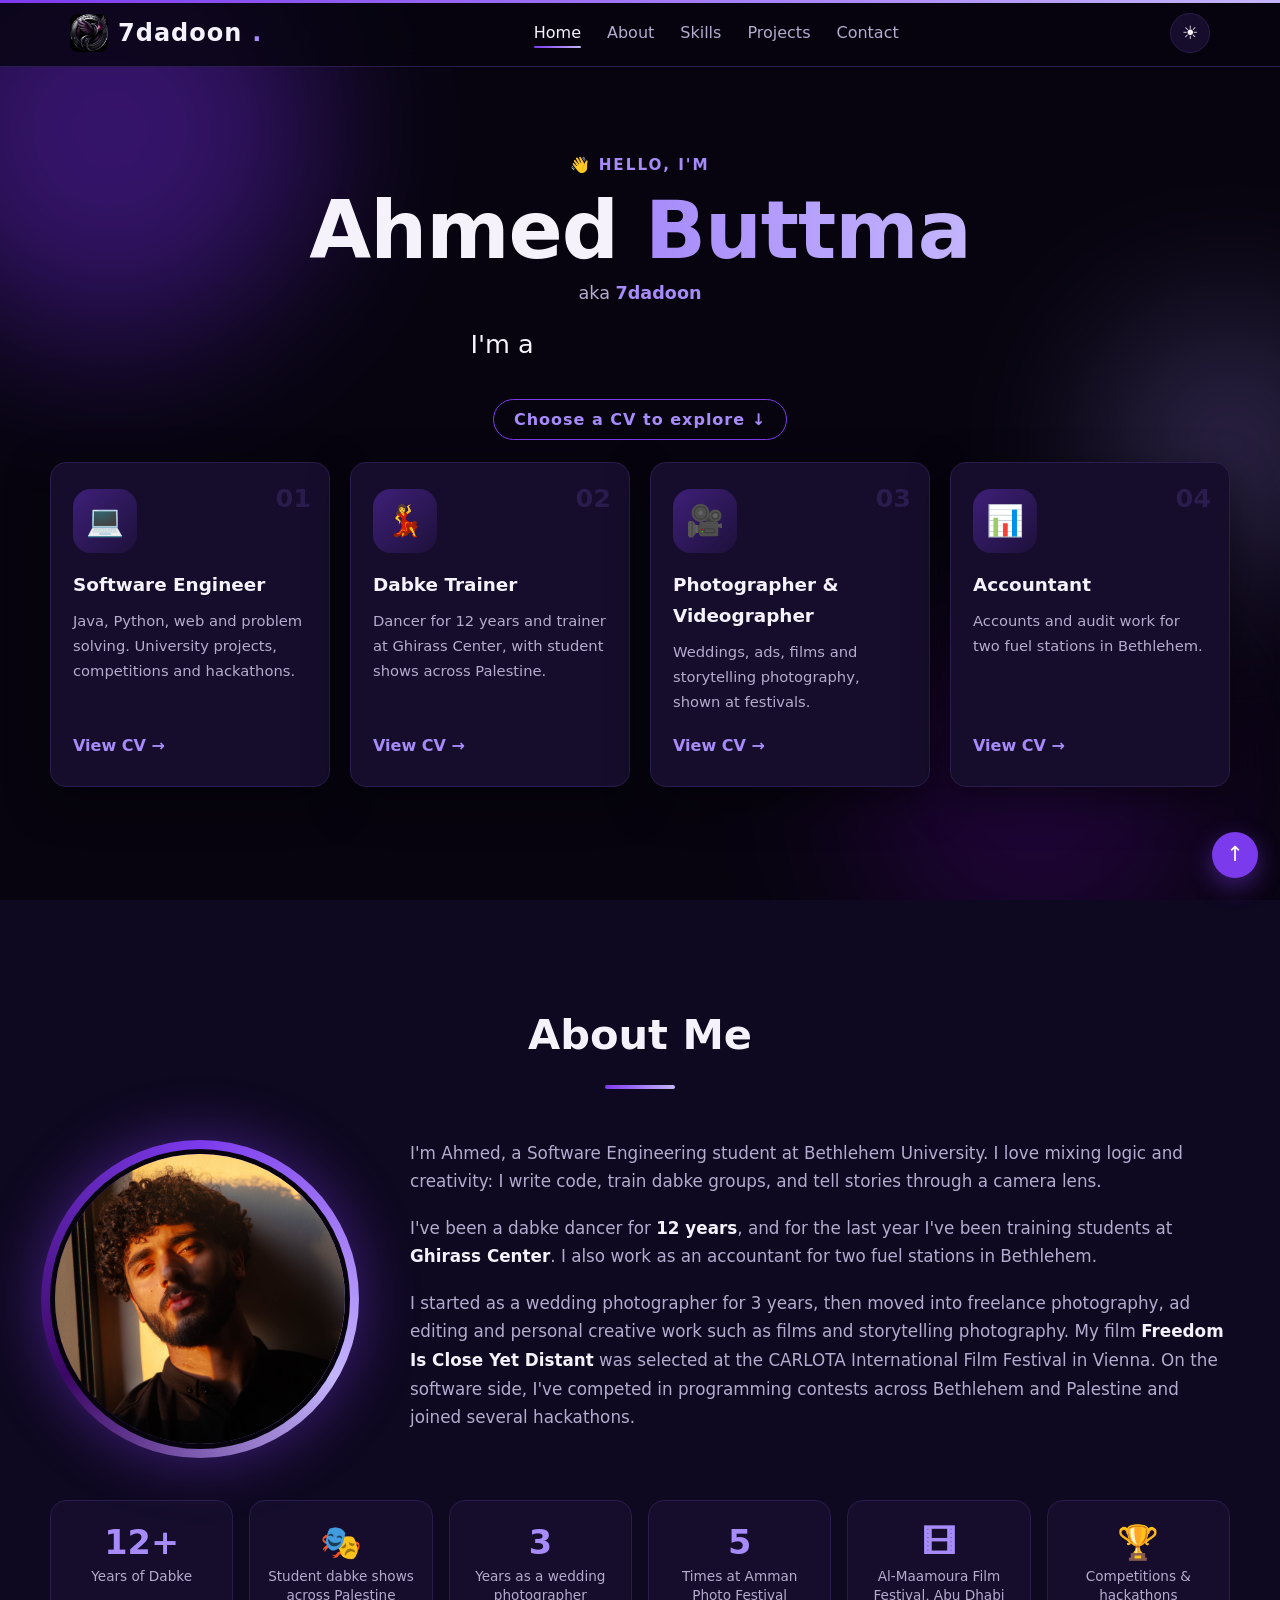
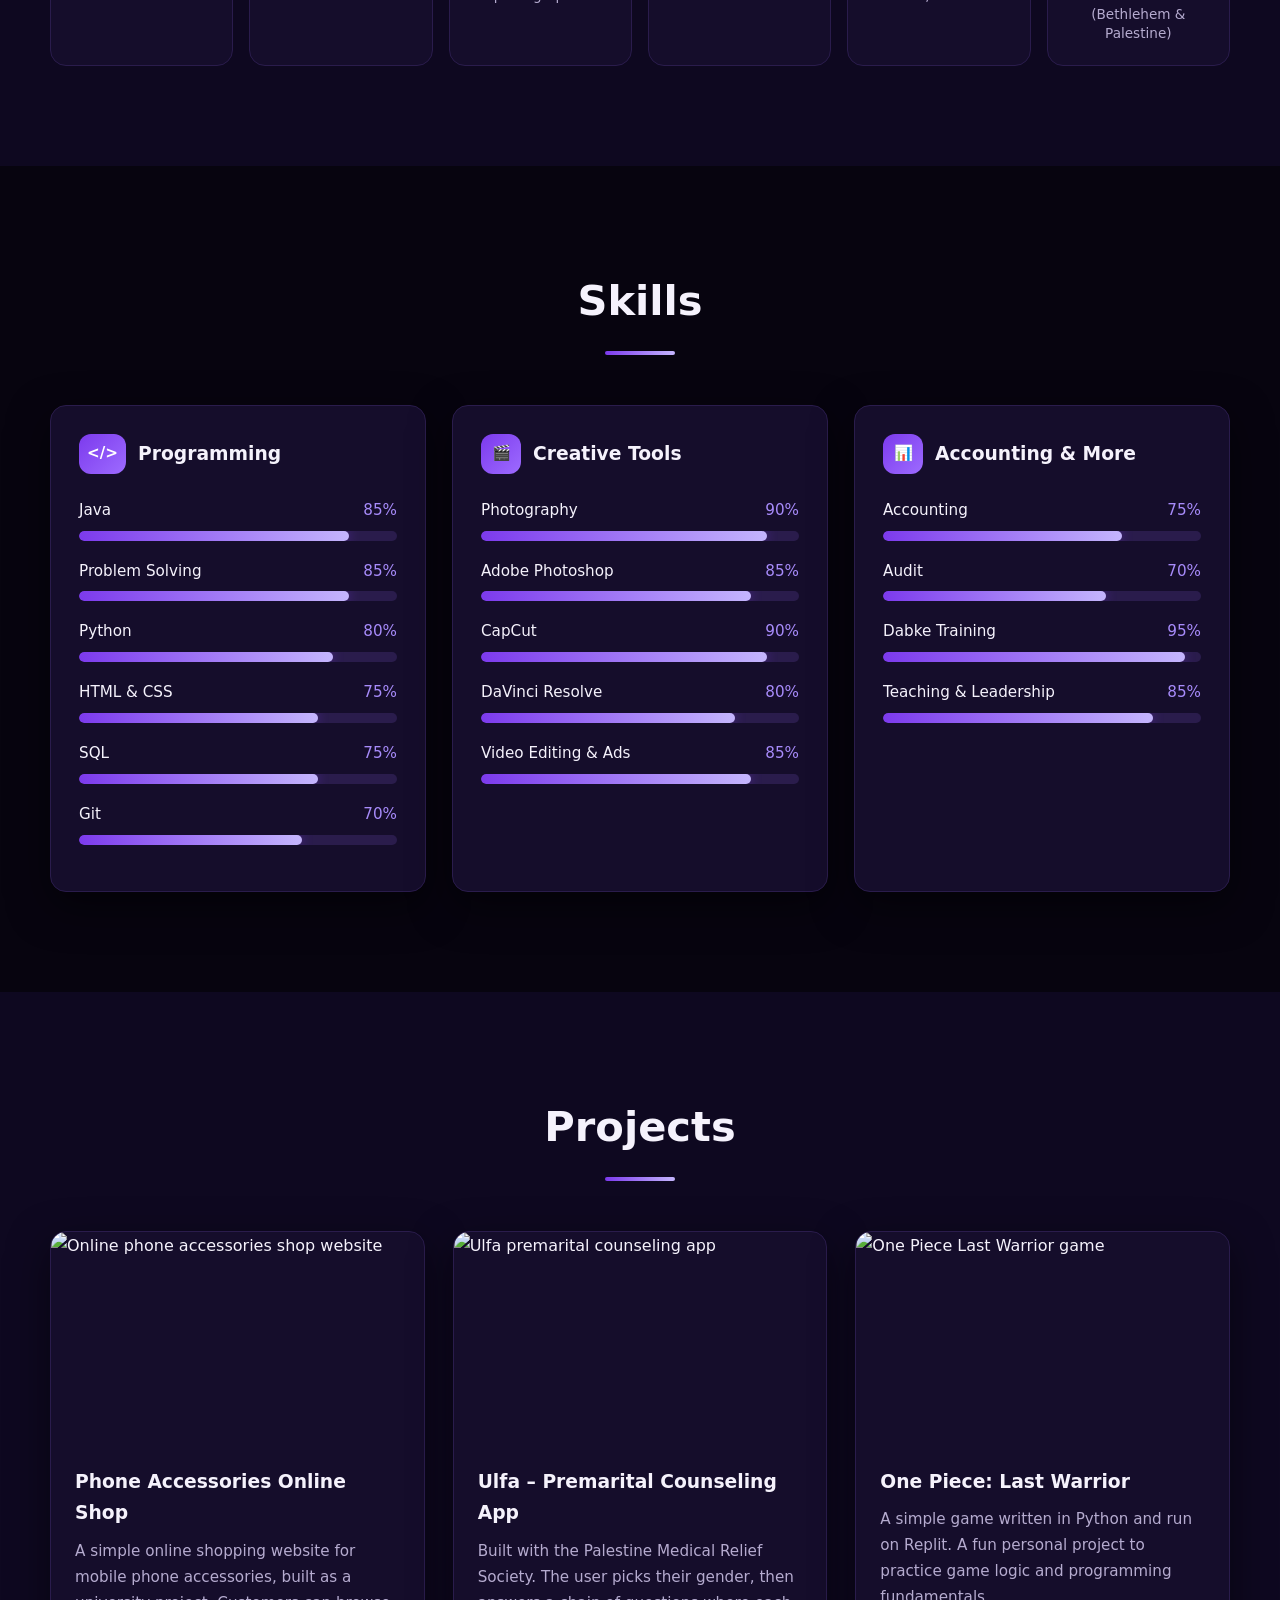
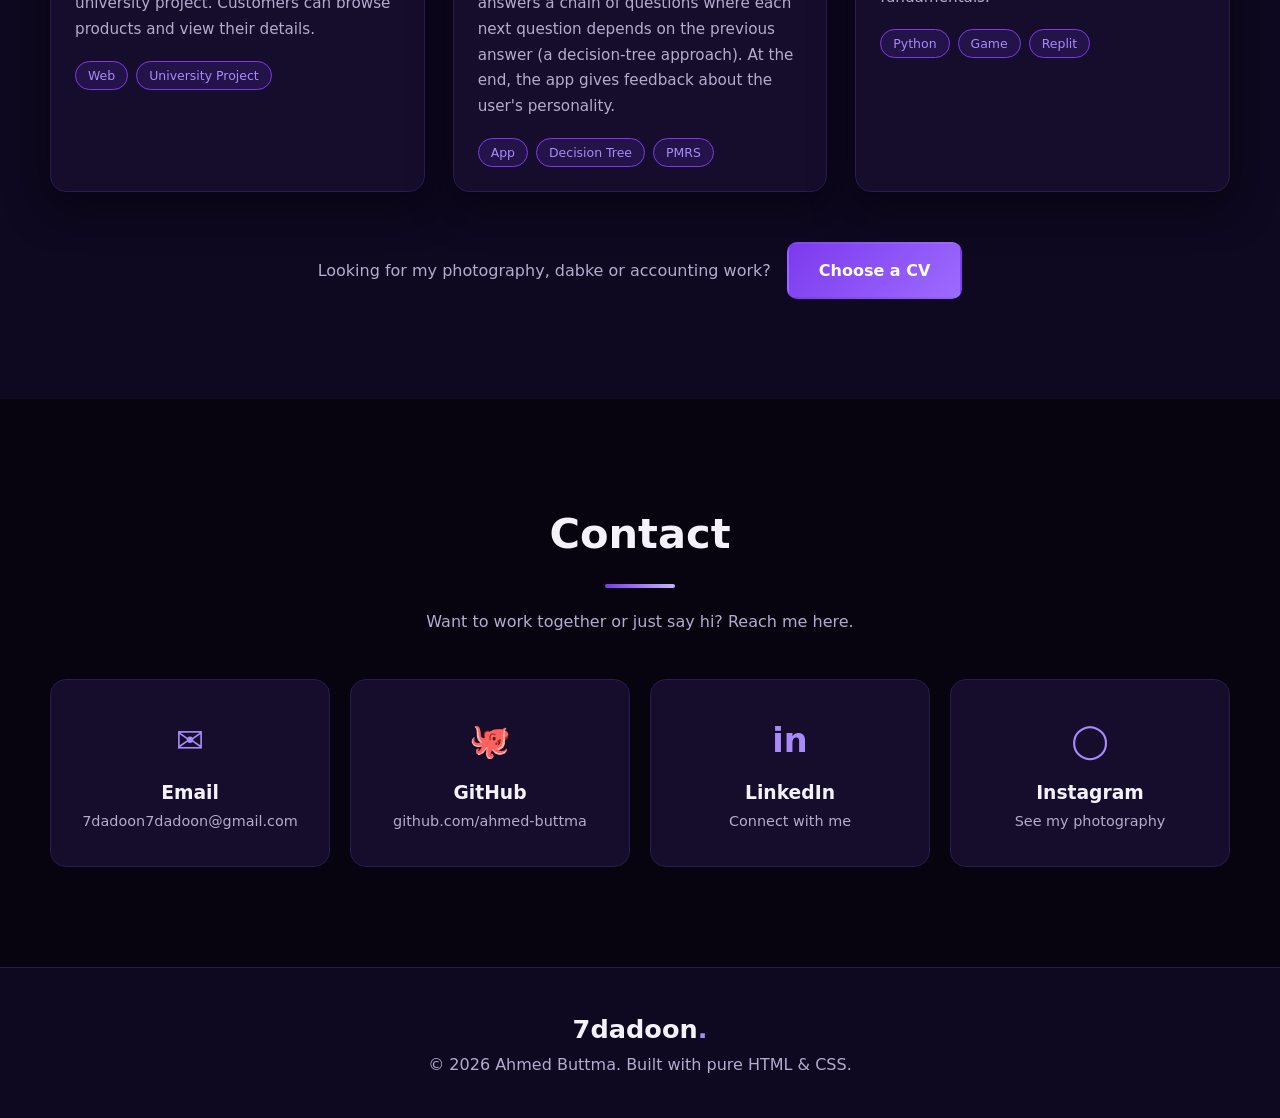
==== index.html @ 86951486 "portfolio" ====
<!DOCTYPE html>
<html lang="en">
<head>
  <meta charset="UTF-8">
  <meta name="viewport" content="width=device-width, initial-scale=1.0">
  <meta name="description" content="Portfolio of Ahmed Buttma (7dadoon): software engineer, dabke trainer, photographer and accountant. Choose a CV to explore.">
  <title>Ahmed Buttma | Portfolio</title>
  <link rel="stylesheet" href="style.css">
</head>
<body id="top">

  <!-- Scroll progress bar (CSS only) -->
  <div class="progress-bar"></div>

  <!-- ===== Navigation Bar ===== -->
  <header class="site-header">
    <nav class="navbar" aria-label="Main navigation">
      <a href="#home" class="logo"><img src="images/logo.jpg" alt="" class="logo-img">7dadoon<span>.</span></a>

      <ul class="nav-links">
        <li><a href="#home" class="active">Home</a></li>
        <li><a href="#about">About</a></li>
        <li><a href="#skills">Skills</a></li>
        <li><a href="#projects">Projects</a></li>
        <li><a href="#contact">Contact</a></li>
      </ul>

      <div class="nav-actions">
        <!-- CSS-only theme switch: the checkbox state is read by style.css -->
        <input type="checkbox" id="theme" class="sr-only">
        <label for="theme" class="theme-btn" title="Switch dark / light mode"></label>
      </div>
    </nav>
  </header>

  <main>

    <!-- ===== Hero: choose your CV ===== -->
    <section id="home" class="hero">
      <div class="blob blob-1"></div>
      <div class="blob blob-2"></div>
      <div class="blob blob-3"></div>

      <div class="hero-center">
        <p class="hello">&#128075; Hello, I'm</p>
        <h1>Ahmed <span class="grad">Buttma</span></h1>
        <p class="nickname">aka <strong>7dadoon</strong></p>
        <p class="tagline">
          I'm a
          <span class="rotator">
            <span>Software Engineer</span>
            <span>Dabke Trainer</span>
            <span>Photographer</span>
            <span>Video Editor</span>
            <span>Accountant</span>
          </span>
        </p>

        <p class="choose-label">Choose a CV to explore <span>&darr;</span></p>

        <div class="cv-grid">
          <a class="cv-card" href="software.html" style="--i: 0">
            <span class="cv-num">01</span>
            <span class="cv-icon">&#128187;</span>
            <h3>Software Engineer</h3>
            <p>Java, Python, web and problem solving. University projects, competitions and hackathons.</p>
            <span class="cv-link">View CV <span>&rarr;</span></span>
          </a>
          <a class="cv-card" href="dabke.html" style="--i: 1">
            <span class="cv-num">02</span>
            <span class="cv-icon">&#128131;</span>
            <h3>Dabke Trainer</h3>
            <p>Dancer for 12 years and trainer at Ghirass Center, with student shows across Palestine.</p>
            <span class="cv-link">View CV <span>&rarr;</span></span>
          </a>
          <a class="cv-card" href="media.html" style="--i: 2">
            <span class="cv-num">03</span>
            <span class="cv-icon">&#127909;</span>
            <h3>Photographer &amp; Videographer</h3>
            <p>Weddings, ads, films and storytelling photography, shown at festivals.</p>
            <span class="cv-link">View CV <span>&rarr;</span></span>
          </a>
          <a class="cv-card" href="accounting.html" style="--i: 3">
            <span class="cv-num">04</span>
            <span class="cv-icon">&#128202;</span>
            <h3>Accountant</h3>
            <p>Accounts and audit work for two fuel stations in Bethlehem.</p>
            <span class="cv-link">View CV <span>&rarr;</span></span>
          </a>
        </div>
      </div>
    </section>

    <!-- ===== About Me ===== -->
    <section id="about" class="section alt">
      <div class="container">
        <h2 class="section-title reveal">About Me</h2>

        <div class="about-wrap">
          <div class="about-photo reveal from-left">
            <div class="ring"></div>
            <!-- Replace images/profile.jpg with your own photo (e.g. images/profile.jpg) -->
            <img src="images/profile.jpg" alt="Portrait of Ahmed Buttma">
          </div>

          <div class="about-text reveal from-right">
            <p>
              I'm Ahmed, a Software Engineering student at Bethlehem University. I love mixing
              logic and creativity: I write code, train dabke groups, and tell stories through
              a camera lens.
            </p>
            <p>
              I've been a dabke dancer for <strong>12 years</strong>, and for the last year
              I've been training students at <strong>Ghirass Center</strong>. I also work as an
              accountant for two fuel stations in Bethlehem.
            </p>
            <p>
              I started as a wedding photographer for 3 years, then moved into freelance
              photography, ad editing and personal creative work such as films and
              storytelling photography. My film <strong>Freedom Is Close Yet Distant</strong> was selected at the CARLOTA International Film Festival in Vienna. On the software side, I've competed in programming
              contests across Bethlehem and Palestine and joined several hackathons.
            </p>
          </div>
        </div>

        <div class="stats row">
            <div class="stat-card">
              <h3><span class="count" style="--num: 12">12</span>+</h3>
              <p>Years of Dabke</p>
            </div>
            <div class="stat-card">
              <h3>&#127917;</h3>
              <p>Student dabke shows across Palestine</p>
            </div>
            <div class="stat-card">
              <h3><span class="count" style="--num: 3">3</span></h3>
              <p>Years as a wedding photographer</p>
            </div>
            <div class="stat-card">
              <h3><span class="count" style="--num: 5">5</span></h3>
              <p>Times at Amman Photo Festival</p>
            </div>
            <div class="stat-card">
              <h3>&#127902;</h3>
              <p>Al-Maamoura Film Festival, Abu Dhabi</p>
            </div>
            <div class="stat-card">
              <h3>&#127942;</h3>
              <p>Competitions &amp; hackathons (Bethlehem &amp; Palestine)</p>
            </div>
        </div>
      </div>
    </section>

    <!-- ===== Skills ===== -->
    <section id="skills" class="section">
      <div class="container">
        <h2 class="section-title reveal">Skills</h2>

        <div class="skills-grid">
          <div class="skills-box reveal">
            <h3><span class="box-icon">&lt;/&gt;</span> Programming</h3>
            <div class="skill">
              <div class="skill-info"><span>Java</span><span>85%</span></div>
              <div class="bar"><div class="fill" style="--w: 85%;"></div></div>
            </div>
            <div class="skill">
              <div class="skill-info"><span>Problem Solving</span><span>85%</span></div>
              <div class="bar"><div class="fill" style="--w: 85%;"></div></div>
            </div>
            <div class="skill">
              <div class="skill-info"><span>Python</span><span>80%</span></div>
              <div class="bar"><div class="fill" style="--w: 80%;"></div></div>
            </div>
            <div class="skill">
              <div class="skill-info"><span>HTML &amp; CSS</span><span>75%</span></div>
              <div class="bar"><div class="fill" style="--w: 75%;"></div></div>
            </div>
            <div class="skill">
              <div class="skill-info"><span>SQL</span><span>75%</span></div>
              <div class="bar"><div class="fill" style="--w: 75%;"></div></div>
            </div>
            <div class="skill">
              <div class="skill-info"><span>Git</span><span>70%</span></div>
              <div class="bar"><div class="fill" style="--w: 70%;"></div></div>
            </div>
          </div>
          <div class="skills-box reveal">
            <h3><span class="box-icon">&#127916;</span> Creative Tools</h3>
            <div class="skill">
              <div class="skill-info"><span>Photography</span><span>90%</span></div>
              <div class="bar"><div class="fill" style="--w: 90%;"></div></div>
            </div>
            <div class="skill">
              <div class="skill-info"><span>Adobe Photoshop</span><span>85%</span></div>
              <div class="bar"><div class="fill" style="--w: 85%;"></div></div>
            </div>
            <div class="skill">
              <div class="skill-info"><span>CapCut</span><span>90%</span></div>
              <div class="bar"><div class="fill" style="--w: 90%;"></div></div>
            </div>
            <div class="skill">
              <div class="skill-info"><span>DaVinci Resolve</span><span>80%</span></div>
              <div class="bar"><div class="fill" style="--w: 80%;"></div></div>
            </div>
            <div class="skill">
              <div class="skill-info"><span>Video Editing &amp; Ads</span><span>85%</span></div>
              <div class="bar"><div class="fill" style="--w: 85%;"></div></div>
            </div>
          </div>
          <div class="skills-box reveal">
            <h3><span class="box-icon">&#128202;</span> Accounting &amp; More</h3>
            <div class="skill">
              <div class="skill-info"><span>Accounting</span><span>75%</span></div>
              <div class="bar"><div class="fill" style="--w: 75%;"></div></div>
            </div>
            <div class="skill">
              <div class="skill-info"><span>Audit</span><span>70%</span></div>
              <div class="bar"><div class="fill" style="--w: 70%;"></div></div>
            </div>
            <div class="skill">
              <div class="skill-info"><span>Dabke Training</span><span>95%</span></div>
              <div class="bar"><div class="fill" style="--w: 95%;"></div></div>
            </div>
            <div class="skill">
              <div class="skill-info"><span>Teaching &amp; Leadership</span><span>85%</span></div>
              <div class="bar"><div class="fill" style="--w: 85%;"></div></div>
            </div>
          </div>
        </div>
      </div>
    </section>

    <!-- ===== Projects ===== -->
    <section id="projects" class="section alt">
      <div class="container">
        <h2 class="section-title reveal">Projects</h2>

        <div class="projects-grid">
          <article class="project-card reveal">
            <div class="project-img"><img src="images/project-shop.jpg" alt="Online phone accessories shop website"></div>
            <div class="project-body">
              <h3>Phone Accessories Online Shop</h3>
              <p>A simple online shopping website for mobile phone accessories, built as a university project. Customers can browse products and view their details.</p>
              <div class="tags"><span>Web</span><span>University Project</span></div>
            </div>
          </article>
          <article class="project-card reveal">
            <div class="project-img"><img src="images/project-ulfa.jpg" alt="Ulfa premarital counseling app"></div>
            <div class="project-body">
              <h3>Ulfa &ndash; Premarital Counseling App</h3>
              <p>Built with the Palestine Medical Relief Society. The user picks their gender, then answers a chain of questions where each next question depends on the previous answer (a decision-tree approach). At the end, the app gives feedback about the user's personality.</p>
              <div class="tags"><span>App</span><span>Decision Tree</span><span>PMRS</span></div>
            </div>
          </article>
          <article class="project-card reveal">
            <div class="project-img"><img src="images/project-onepiece.jpg" alt="One Piece Last Warrior game"></div>
            <div class="project-body">
              <h3>One Piece: Last Warrior</h3>
              <p>A simple game written in Python and run on Replit. A fun personal project to practice game logic and programming fundamentals.</p>
              <div class="tags"><span>Python</span><span>Game</span><span>Replit</span></div>
            </div>
          </article>
        </div>

        <p class="cta-row reveal">
          Looking for my photography, dabke or accounting work?
          <a class="btn btn-primary" href="#home">Choose a CV</a>
        </p>
      </div>
    </section>

    <!-- ===== Contact ===== -->
    <section id="contact" class="section">
      <div class="container">
        <h2 class="section-title reveal">Contact</h2>
        <p class="section-sub reveal">Want to work together or just say hi? Reach me here.</p>

        <div class="contact-cards">
          <!-- TODO: replace the href values below with your real links -->
          <a class="contact-card reveal" href="mailto:7dadoon7dadoon@gmail.com">
            <span class="icon">&#9993;</span>
            <h3>Email</h3>
            <p>7dadoon7dadoon@gmail.com</p>
          </a>
          <a class="contact-card reveal" href="https://github.com/ahmed-buttma" target="_blank" rel="noopener">
            <span class="icon">&#128025;</span>
            <h3>GitHub</h3>
            <p>github.com/ahmed-buttma</p>
          </a>
          <a class="contact-card reveal" href="https://www.linkedin.com/in/ahmed-buttma-732717351/?isSelfProfile=true" target="_blank" rel="noopener">
            <span class="icon">in</span>
            <h3>LinkedIn</h3>
            <p>Connect with me</p>
          </a>
          <a class="contact-card reveal" href="https://www.instagram.com/7dadoon_/" target="_blank" rel="noopener">
            <span class="icon">&#9711;</span>
            <h3>Instagram</h3>
            <p>See my photography</p>
          </a>
        </div>
      </div>
    </section>

  </main>

  <!-- ===== Footer ===== -->
  <footer class="site-footer">
    <p class="footer-logo">7dadoon<span>.</span></p>
    <p>&copy; 2026 Ahmed Buttma. Built with pure HTML &amp; CSS.</p>
  </footer>

  <!-- Back to top -->
  <a href="#top" class="to-top" aria-label="Back to top">&uarr;</a>

</body>
</html>
---- style.css ----
/* =========================================================
   Ahmed Buttma - Portfolio  (pure HTML + CSS, no JavaScript, no frameworks)
   Theme: midnight purple / black / white (dark by default)
   Layout: Flexbox + Grid | Responsive: phone, tablet, laptop, big screens
   One stylesheet is shared by all pages:
   index.html, software.html, dabke.html, media.html, accounting.html
   ========================================================= */

/* ---------- 1. Color variables (CSS custom properties) ---------- */
:root {
  --bg: #07040f;
  --bg-alt: #0e0820;
  --card: #150d2b;
  --text: #f5f2fc;
  --muted: #b5abcf;
  --primary: #7c3aed;
  --primary-light: #a78bfa;
  --accent: #c4b5fd;
  --border: #2a1c4c;
  --glow: rgba(124, 58, 237, 0.45);
  --shadow: 0 14px 40px rgba(0, 0, 0, 0.5);
  --header-bg: rgba(7, 4, 15, 0.8);
  --radius: 16px;
}

/* Light mode: when the hidden checkbox #theme is checked, the same
   variables get new values (CSS-only toggle using :has) */
:root:has(#theme:checked) {
  --bg: #ffffff;
  --bg-alt: #f4f0fc;
  --card: #ffffff;
  --text: #170f2b;
  --muted: #5d5478;
  --primary: #5b21b6;
  --primary-light: #7c3aed;
  --accent: #6d28d9;
  --border: #ddd3f2;
  --glow: rgba(124, 58, 237, 0.25);
  --shadow: 0 14px 40px rgba(60, 20, 120, 0.12);
  --header-bg: rgba(255, 255, 255, 0.85);
}

/* ---------- 2. Reset & base ---------- */
* { margin: 0; padding: 0; box-sizing: border-box; }

html {
  scroll-behavior: smooth;
  scroll-padding-top: 76px;      /* fixed navbar won't hide section titles */
  -webkit-text-size-adjust: 100%;
}

body {
  font-family: "Segoe UI", system-ui, -apple-system, Tahoma, Arial, sans-serif;
  background: var(--bg);
  color: var(--text);
  line-height: 1.7;
  overflow-x: hidden;
  transition: background 0.4s, color 0.4s;
}

img { max-width: 100%; display: block; }
a { color: inherit; text-decoration: none; }
ul { list-style: none; }

.container { max-width: 1180px; margin: 0 auto; }
::selection { background: var(--primary); color: #fff; }

/* visually hidden (but still focusable) - used by the theme checkbox */
.sr-only {
  position: absolute;
  width: 1px; height: 1px;
  overflow: hidden;
  clip: rect(0 0 0 0);
  white-space: nowrap;
}

/* ---------- 3. Navigation bar (Flexbox) ---------- */
.site-header {
  position: fixed;
  top: 0; width: 100%;
  background: var(--header-bg);
  -webkit-backdrop-filter: blur(14px);
  backdrop-filter: blur(14px);
  border-bottom: 1px solid var(--border);
  z-index: 200;
}

.navbar {
  max-width: 1180px;
  margin: 0 auto;
  padding: 0 20px;
  height: 66px;
  display: flex;
  align-items: center;
  justify-content: space-between;
  gap: 20px;
}

.logo { font-size: 1.5rem; font-weight: 800; letter-spacing: 1px; }
.logo span { color: var(--primary-light); }

.nav-links { display: flex; align-items: center; gap: 26px; }

.nav-links a {
  position: relative;
  font-weight: 500;
  color: var(--muted);
  padding: 4px 0;
  transition: color 0.25s;
}
.nav-links a:hover,
.nav-links a.active { color: var(--text); }

.nav-links a::after {            /* animated underline */
  content: "";
  position: absolute;
  left: 0; bottom: -2px;
  width: 0; height: 2px;
  background: linear-gradient(90deg, var(--primary), var(--accent));
  border-radius: 2px;
  transition: width 0.3s;
}
.nav-links a:hover::after,
.nav-links a.active::after { width: 100%; }

.nav-links a.back { color: var(--primary-light); font-weight: 600; }

/* CSS-only dark / light switch */
.theme-btn {
  display: flex;
  align-items: center; justify-content: center;
  width: 40px; height: 40px;
  background: var(--card);
  color: var(--text);
  border: 1px solid var(--border);
  border-radius: 50%;
  font-size: 1.15rem;
  cursor: pointer;
  user-select: none;
  transition: transform 0.4s, background 0.3s, color 0.3s;
}
.theme-btn::before { content: "\2600"; }                         /* sun: click to go light */
:root:has(#theme:checked) .theme-btn::before { content: "\263E"; }  /* moon: click to go dark */
.theme-btn:hover { transform: rotate(35deg) scale(1.1); background: var(--primary); color: #fff; }
#theme:focus-visible + .theme-btn { outline: 2px solid var(--primary-light); outline-offset: 3px; }

/* ---------- 4. Scroll progress bar (scroll-driven animation) ---------- */
.progress-bar { display: none; }

@supports (animation-timeline: scroll()) {
  .progress-bar {
    display: block;
    position: fixed;
    top: 0; left: 0;
    width: 100%; height: 3px;
    background: linear-gradient(90deg, var(--primary), var(--accent));
    transform-origin: left;
    z-index: 300;
    animation: progress linear;
    animation-timeline: scroll(root);
  }
}
@keyframes progress { from { transform: scaleX(0); } to { transform: scaleX(1); } }

/* ---------- 5. Hero ---------- */
.hero {
  position: relative;
  min-height: 100vh;
  min-height: 100svh;
  display: flex;
  align-items: center;
  padding: 110px 20px 70px;
  overflow: hidden;
}

/* floating gradient blobs in the background */
.blob {
  position: absolute;
  border-radius: 50%;
  filter: blur(80px);
  opacity: 0.45;
  z-index: 0;
  animation: float 12s ease-in-out infinite;
}
.blob-1 { width: 420px; height: 420px; background: #6d28d9; top: -80px; left: -100px; }
.blob-2 { width: 360px; height: 360px; background: #3b0764; bottom: -80px; right: 5%; animation-delay: -4s; }
.blob-3 { width: 260px; height: 260px; background: #a78bfa; top: 35%; right: -80px; opacity: 0.25; animation-delay: -8s; }
:root:has(#theme:checked) .blob { opacity: 0.22; }

@keyframes float {
  0%, 100% { transform: translate(0, 0) scale(1); }
  50%      { transform: translate(40px, -40px) scale(1.12); }
}
@keyframes fadeUp {
  from { opacity: 0; transform: translateY(30px); }
  to   { opacity: 1; transform: translateY(0); }
}

.hero-inner {
  position: relative;
  z-index: 1;
  width: 100%;
  max-width: 1180px;
  margin: 0 auto;
  display: flex;
  align-items: center;
  justify-content: space-between;
  gap: 50px;
}

.hero-text { flex: 1; animation: fadeUp 1s ease backwards; }

.hello { color: var(--primary-light); font-weight: 600; letter-spacing: 2px; text-transform: uppercase; font-size: 0.95rem; }

.hero h1 {
  font-size: clamp(2.6rem, 7vw, 5rem);
  line-height: 1.05;
  margin: 10px 0 6px;
  letter-spacing: -1px;
}
.grad {
  background: linear-gradient(90deg, var(--primary-light), var(--accent), var(--primary));
  background-size: 200% auto;
  -webkit-background-clip: text;
  background-clip: text;
  -webkit-text-fill-color: transparent;
  animation: shine 5s linear infinite;
}
@keyframes shine { to { background-position: 200% center; } }

.nickname { color: var(--muted); font-size: 1.1rem; }
.nickname strong { color: var(--primary-light); }

.role-title { font-size: clamp(1.3rem, 3.2vw, 2rem); font-weight: 600; margin: 18px 0 12px; color: var(--primary-light); }
.hero-desc { color: var(--muted); max-width: 540px; margin-bottom: 30px; }

.hero-buttons { display: flex; flex-wrap: wrap; gap: 14px; }

.btn {
  display: inline-block;
  padding: 13px 30px;
  border-radius: 10px;
  font-weight: 600;
  border: 2px solid var(--primary);
  transition: transform 0.25s, box-shadow 0.25s, background 0.25s, color 0.25s;
}
.btn:hover { transform: translateY(-4px); box-shadow: 0 10px 26px var(--glow); }
.btn-primary { background: linear-gradient(135deg, var(--primary), #9d6bff); border-color: transparent; color: #fff; }
.btn-outline { background: transparent; color: var(--text); }
.btn-outline:hover { background: var(--primary); color: #fff; }

/* profile picture with rotating ring and floating badges */
.hero-image {
  position: relative;
  flex: 0 0 340px;
  width: 340px; height: 340px;
  animation: fadeUp 1s 0.2s ease backwards;
}
.hero-image img {
  position: relative;
  width: 100%; height: 100%;
  object-fit: cover;
  border-radius: 50%;
  border: 5px solid var(--bg);
  z-index: 1;
}
.ring {
  position: absolute;
  inset: -10px;
  border-radius: 50%;
  background: conic-gradient(var(--primary), var(--accent), #3b0764, var(--primary));
  filter: drop-shadow(0 0 30px var(--glow));
  animation: spin 8s linear infinite;
}
@keyframes spin { to { transform: rotate(360deg); } }

.float-badge {
  position: absolute;
  z-index: 2;
  background: var(--card);
  border: 1px solid var(--border);
  color: var(--text);
  font-size: 0.85rem;
  font-weight: 600;
  padding: 7px 14px;
  border-radius: 30px;
  box-shadow: var(--shadow);
  animation: bob 4s ease-in-out infinite;
}
.fb-1 { top: 8%; left: -30px; }
.fb-2 { bottom: 18%; left: -45px; animation-delay: -1.3s; }
.fb-3 { top: 40%; right: -35px; animation-delay: -2.6s; }
@keyframes bob { 0%, 100% { transform: translateY(0); } 50% { transform: translateY(-12px); } }

/* ---------- 6. Landing page: "choose your CV" ---------- */
.hero-center {
  position: relative;
  z-index: 1;
  width: 100%;
  max-width: 1180px;
  margin: 0 auto;
  text-align: center;
}
.hero-center .hello { animation: fadeUp 0.8s ease backwards; }
.hero-center h1 { animation: fadeUp 0.9s 0.1s ease backwards; }
.hero-center .nickname { animation: fadeUp 0.9s 0.15s ease backwards; }

.tagline { font-size: clamp(1.1rem, 2.8vw, 1.6rem); font-weight: 500; margin: 14px 0 6px; animation: fadeUp 0.9s 0.2s ease backwards; }

/* CSS-only rotating words: 5 words, each visible for 3s of a 15s loop */
.rotator {
  display: inline-grid;
  justify-items: center;
  vertical-align: bottom;
  overflow: hidden;
  color: var(--primary-light);
  font-weight: 700;
}
.rotator span {
  grid-area: 1 / 1;           /* all words sit in the same cell */
  opacity: 0;
  animation: word 15s infinite;
}
.rotator span:nth-child(2) { animation-delay: 3s; }
.rotator span:nth-child(3) { animation-delay: 6s; }
.rotator span:nth-child(4) { animation-delay: 9s; }
.rotator span:nth-child(5) { animation-delay: 12s; }
@keyframes word {
  0%   { opacity: 0; transform: translateY(100%); }
  3%   { opacity: 1; transform: translateY(0); }
  18%  { opacity: 1; transform: translateY(0); }
  21%  { opacity: 0; transform: translateY(-100%); }
  100% { opacity: 0; transform: translateY(-100%); }
}

.choose-label {
  display: inline-block;
  margin: 26px 0 22px;
  padding: 6px 20px;
  border: 1px solid var(--primary);
  border-radius: 30px;
  color: var(--primary-light);
  font-weight: 600;
  letter-spacing: 1px;
  animation: fadeUp 0.9s 0.3s ease backwards;
}
.choose-label span { display: inline-block; animation: nudge 1.4s ease-in-out infinite; }
@keyframes nudge { 0%, 100% { transform: translateY(0); } 50% { transform: translateY(5px); } }

.cv-grid { display: grid; grid-template-columns: repeat(4, 1fr); gap: 20px; text-align: left; }

.cv-card {
  position: relative;
  display: flex;
  flex-direction: column;
  background: var(--card);
  border: 1px solid var(--border);
  border-radius: var(--radius);
  padding: 26px 22px;
  overflow: hidden;
  box-shadow: var(--shadow);
  transition: transform 0.35s, border-color 0.35s, box-shadow 0.35s;
  animation: fadeUp 0.8s ease backwards;
  animation-delay: calc(0.35s + var(--i, 0) * 0.12s);
}
/* glowing light that appears on hover */
.cv-card::before {
  content: "";
  position: absolute;
  top: -60%; right: -40%;
  width: 220px; height: 220px;
  background: radial-gradient(circle, var(--glow), transparent 70%);
  opacity: 0;
  transition: opacity 0.4s;
}
.cv-card:hover { transform: translateY(-10px); border-color: var(--primary); box-shadow: 0 22px 50px var(--glow); }
.cv-card:hover::before { opacity: 1; }

.cv-num { position: absolute; top: 14px; right: 18px; font-weight: 800; font-size: 1.6rem; color: var(--border); }
.cv-icon {
  display: inline-flex;
  align-items: center; justify-content: center;
  width: 64px; height: 64px;
  font-size: 1.9rem;
  border-radius: 18px;
  background: linear-gradient(135deg, rgba(124, 58, 237, 0.4), rgba(124, 58, 237, 0.08));
  margin-bottom: 16px;
  transition: transform 0.4s;
}
.cv-card:hover .cv-icon { transform: rotate(-8deg) scale(1.12); }
.cv-card h3 { margin-bottom: 8px; font-size: 1.15rem; }
.cv-card p { color: var(--muted); font-size: 0.92rem; flex: 1; }
.cv-link { margin-top: 18px; font-weight: 600; color: var(--primary-light); }
.cv-link span { display: inline-block; transition: transform 0.3s; }
.cv-card:hover .cv-link span { transform: translateX(8px); }

/* ---------- 7. Generic sections ---------- */
.section { padding: 100px 20px; }
.section.alt { background: var(--bg-alt); }

.section-title { font-size: clamp(1.9rem, 4vw, 2.6rem); text-align: center; margin-bottom: 50px; }
.section-title::after {
  content: "";
  display: block;
  width: 70px; height: 4px;
  background: linear-gradient(90deg, var(--primary), var(--accent));
  border-radius: 4px;
  margin: 14px auto 0;
}
.section-sub { text-align: center; color: var(--muted); margin: -30px 0 44px; }

/* ---------- 8. Scroll-reveal animations (CSS only) ----------
   Browsers that support scroll-driven animations fade elements in while
   they enter the screen. Other browsers simply show everything.        */
@keyframes reveal       { from { opacity: 0; transform: translateY(40px); } }
@keyframes reveal-left  { from { opacity: 0; transform: translateX(-50px); } }
@keyframes reveal-right { from { opacity: 0; transform: translateX(50px); } }
@keyframes grow         { from { width: 0; } }
@keyframes count        { from { --num: 0; } }

/* a number that can be animated (used by the counters) */
@property --num { syntax: "<integer>"; initial-value: 0; inherits: false; }

@supports (animation-timeline: view()) {
  .reveal {
    animation: reveal linear backwards;
    animation-timeline: view();
    animation-range: entry 0% entry 70%;
  }
  .reveal.from-left  { animation-name: reveal-left; }
  .reveal.from-right { animation-name: reveal-right; }
  /* small stagger between neighbours */
  .reveal:nth-child(2) { animation-range: entry 8% entry 78%; }
  .reveal:nth-child(3) { animation-range: entry 16% entry 86%; }
  .reveal:nth-child(4) { animation-range: entry 24% entry 94%; }

  /* progress bars grow when they scroll into view */
  .fill {
    animation: grow linear backwards;
    animation-timeline: view();
    animation-range: entry 10% entry 100%;
  }

  /* numbers count up when they scroll into view */
  .count {
    display: inline-block;                /* gives the number a real box to track */
    font-size: 0;                         /* hide the plain text number */
    counter-reset: num var(--num);
    animation: count linear backwards;
    animation-timeline: view();
    animation-range: entry 0% entry 100%;
  }
  .count::after { content: counter(num); font-size: var(--fs, 2.1rem); }
}

/* ---------- 9. About ---------- */
.about-wrap { display: flex; gap: 50px; align-items: flex-start; }
.about-text { flex: 1.2; }
.about-text p { margin-bottom: 18px; color: var(--muted); font-size: 1.05rem; }
.about-text strong { color: var(--text); }

.about-photo { position: relative; flex: 0 0 300px; width: 300px; height: 300px; margin: 10px 10px 0 0; }
.about-photo img { position: relative; z-index: 1; width: 100%; height: 100%; border-radius: 50%; object-fit: cover; border: 5px solid var(--bg); }
.about-photo .ring { inset: -9px; }

.stats { flex: 1; display: grid; grid-template-columns: repeat(2, 1fr); gap: 16px; }
.stats.row { margin-top: 50px; grid-template-columns: repeat(6, 1fr); }

.stat-card {
  background: var(--card);
  border: 1px solid var(--border);
  border-radius: var(--radius);
  padding: 22px 14px;
  text-align: center;
  transition: transform 0.3s, border-color 0.3s, box-shadow 0.3s;
}
.stat-card:hover { transform: translateY(-6px); border-color: var(--primary); box-shadow: 0 14px 34px var(--glow); }
.stat-card h3 { --fs: 2.1rem; font-size: 2.1rem; color: var(--primary-light); line-height: 1.2; }
.stat-card p { font-size: 0.85rem; color: var(--muted); line-height: 1.4; margin-top: 4px; }

/* ---------- 10. Skills (Grid + animated progress bars) ---------- */
.skills-grid { display: grid; grid-template-columns: repeat(auto-fit, minmax(300px, 1fr)); gap: 26px; }

.skills-box {
  background: var(--card);
  border: 1px solid var(--border);
  border-radius: var(--radius);
  padding: 28px;
  box-shadow: var(--shadow);
  transition: transform 0.3s, border-color 0.3s;
}
.skills-box:hover { transform: translateY(-6px); border-color: var(--primary); }
.skills-box h3 { display: flex; align-items: center; gap: 12px; margin-bottom: 24px; }
.box-icon {
  display: inline-flex;
  align-items: center; justify-content: center;
  min-width: 40px; height: 40px;
  padding: 0 8px;
  font-size: 0.95rem;
  font-weight: 700;
  border-radius: 12px;
  background: linear-gradient(135deg, var(--primary), #9d6bff);
  color: #fff;
}

.skill { margin-bottom: 18px; }
.skill-info { display: flex; justify-content: space-between; font-weight: 500; margin-bottom: 7px; font-size: 0.95rem; }
.skill-info span:last-child { color: var(--primary-light); }

.bar { height: 10px; background: var(--border); border-radius: 10px; overflow: hidden; }
.fill {
  height: 100%;
  width: var(--w);
  background: linear-gradient(90deg, var(--primary), var(--accent));
  border-radius: 10px;
  box-shadow: 0 0 12px var(--glow);
}

/* checklist used in "Currently" boxes */
.facts li {
  position: relative;
  padding-left: 32px;
  margin-bottom: 16px;
  color: var(--muted);
}
.facts li strong { color: var(--text); }
.facts li::before {
  content: "\2713";
  position: absolute;
  left: 0; top: 1px;
  width: 22px; height: 22px;
  line-height: 22px;
  text-align: center;
  font-size: 0.8rem;
  border-radius: 50%;
  background: var(--primary);
  color: #fff;
}

/* ---------- 11. Projects (Grid) ---------- */
.projects-grid { display: grid; grid-template-columns: repeat(auto-fit, minmax(300px, 1fr)); gap: 28px; }
.projects-grid.two { grid-template-columns: repeat(2, 1fr); }

.project-card {
  background: var(--card);
  border: 1px solid var(--border);
  border-radius: var(--radius);
  box-shadow: var(--shadow);
  overflow: hidden;
  display: flex;
  flex-direction: column;
  transition: transform 0.35s, border-color 0.35s, box-shadow 0.35s;
}
.project-card:hover { transform: translateY(-10px); border-color: var(--primary); box-shadow: 0 20px 50px var(--glow); }

.project-img { overflow: hidden; }
.project-img img { width: 100%; height: 210px; object-fit: cover; transition: transform 0.6s; }
.project-card:hover .project-img img { transform: scale(1.1); }

.project-body { padding: 24px; flex: 1; }
.project-body h3 { margin-bottom: 10px; }
.project-body p { color: var(--muted); font-size: 0.95rem; margin-bottom: 18px; }

.tags { display: flex; flex-wrap: wrap; gap: 8px; }
.tags span {
  font-size: 0.78rem;
  padding: 3px 12px;
  border-radius: 20px;
  background: rgba(124, 58, 237, 0.15);
  color: var(--primary-light);
  border: 1px solid var(--primary);
}

.cta-row { display: flex; flex-wrap: wrap; justify-content: center; align-items: center; gap: 16px; margin-top: 50px; color: var(--muted); }

/* ---------- 12. Gallery + CSS-only lightbox (:target) ---------- */
.gallery { display: grid; grid-template-columns: repeat(3, 1fr); gap: 18px; }
.gallery a { display: block; overflow: hidden; border-radius: var(--radius); border: 1px solid var(--border); cursor: zoom-in; }
.gallery img { width: 100%; height: 260px; object-fit: cover; transition: transform 0.5s, filter 0.5s; }
.gallery a:hover img { transform: scale(1.12); filter: brightness(1.1); }

.lightbox {
  position: fixed;
  inset: 0;
  background: rgba(5, 2, 12, 0.93);
  display: flex;
  align-items: center;
  justify-content: center;
  padding: 20px;
  opacity: 0;
  visibility: hidden;
  transition: opacity 0.35s, visibility 0.35s;
  z-index: 400;
}
.lightbox:target { opacity: 1; visibility: visible; }     /* shown when the URL is #photoN */
.lb-bg { position: absolute; inset: 0; cursor: zoom-out; }
.lightbox img { position: relative; max-width: 100%; max-height: 88vh; border-radius: 12px; box-shadow: 0 0 60px var(--glow); }
.lb-close { position: absolute; top: 14px; right: 24px; color: #fff; font-size: 2.8rem; line-height: 1; z-index: 2; }

/* ---------- 13. Contact (Grid) ---------- */
.contact-cards { display: grid; grid-template-columns: repeat(4, 1fr); gap: 20px; }

.contact-card {
  background: var(--card);
  border: 1px solid var(--border);
  border-radius: var(--radius);
  padding: 32px 18px;
  text-align: center;
  transition: transform 0.3s, background 0.3s, border-color 0.3s;
}
.contact-card:hover { transform: translateY(-8px); border-color: var(--primary); background: var(--primary); color: #fff; }
.contact-card .icon { display: block; font-size: 2.1rem; font-weight: 700; margin-bottom: 8px; color: var(--primary-light); transition: transform 0.3s; }
.contact-card:hover .icon { color: #fff; transform: scale(1.2) rotate(-6deg); }
.contact-card p { color: var(--muted); font-size: 0.9rem; word-break: break-all; }
.contact-card:hover p { color: #fff; }

/* ---------- 14. "Other CVs" strip, footer, back-to-top ---------- */
.cv-grid.mini { grid-template-columns: repeat(3, 1fr); }

.site-footer {
  text-align: center;
  padding: 40px 20px;
  background: var(--bg-alt);
  border-top: 1px solid var(--border);
  color: var(--muted);
}
.footer-logo { font-size: 1.6rem; font-weight: 800; color: var(--text); }
.footer-logo span { color: var(--primary-light); }

.to-top {
  position: fixed;
  right: 22px; bottom: 22px;
  width: 46px; height: 46px;
  display: flex;
  align-items: center; justify-content: center;
  border-radius: 50%;
  background: var(--primary);
  color: #fff;
  font-size: 1.3rem;
  box-shadow: 0 8px 24px var(--glow);
  z-index: 150;
  transition: transform 0.3s;
}
.to-top:hover { transform: translateY(-4px); }

/* the button fades in after you scroll a little (scroll-driven animation) */
@supports (animation-timeline: scroll()) {
  .to-top {
    animation: show-top linear both;
    animation-timeline: scroll(root);
    animation-range: 300px 600px;
  }
}
@keyframes show-top { from { opacity: 0; } to { opacity: 1; } }

/* =========================================================
   RESPONSIVE
   ========================================================= */

/* Big screens */
@media (min-width: 1500px) {
  html { font-size: 17px; }
  .container, .navbar, .hero-inner, .hero-center { max-width: 1320px; }
}

/* Laptops / small desktops */
@media (max-width: 1100px) {
  .cv-grid { grid-template-columns: repeat(2, 1fr); }
  .contact-cards { grid-template-columns: repeat(2, 1fr); }
  .stats.row { grid-template-columns: repeat(3, 1fr); }
  .hero-image { flex-basis: 300px; width: 300px; height: 300px; }
}

/* Tablets */
@media (max-width: 900px) {
  .hero-inner { flex-direction: column-reverse; text-align: center; gap: 60px; }
  .hero-desc { margin-left: auto; margin-right: auto; }
  .hero-buttons { justify-content: center; }
  .hero-image { flex-basis: auto; width: 270px; height: 270px; }
  .about-wrap { flex-direction: column; align-items: stretch; }
  .about-photo { align-self: center; flex-basis: auto; }
  .gallery { grid-template-columns: repeat(2, 1fr); }
  .cv-grid.mini { grid-template-columns: 1fr; }
}

/* Phones: the menu becomes a swipeable row of pills under the logo */
@media (max-width: 760px) {
  html { scroll-padding-top: 112px; }

  .navbar { height: auto; flex-wrap: wrap; padding: 8px 16px 0; gap: 0; }
  .logo { order: 1; }
  .nav-actions { order: 2; margin-left: auto; }
  .nav-links {
    order: 3;
    width: 100%;
    gap: 8px;
    padding: 10px 0 12px;
    overflow-x: auto;
    scrollbar-width: none;
  }
  .nav-links::-webkit-scrollbar { display: none; }
  .nav-links a {
    display: block;
    white-space: nowrap;
    padding: 5px 15px;
    font-size: 0.9rem;
    background: var(--card);
    border: 1px solid var(--border);
    border-radius: 20px;
  }
  .nav-links a::after { display: none; }
  .nav-links a.active { background: var(--primary); border-color: var(--primary); color: #fff; }

  .hero { padding: 140px 16px 60px; }
  .hero-image { width: 230px; height: 230px; }
  .float-badge { font-size: 0.75rem; padding: 5px 10px; }
  .fb-1 { left: -14px; }
  .fb-2 { left: -18px; }
  .fb-3 { right: -14px; }

  .section { padding: 70px 16px; }
  .section-title { margin-bottom: 36px; }
  .cv-grid { grid-template-columns: 1fr; gap: 14px; }
  .projects-grid.two { grid-template-columns: 1fr; }
  .stats.row { grid-template-columns: repeat(2, 1fr); }
  .gallery { gap: 12px; }
  .gallery img { height: 180px; }
  .contact-cards { grid-template-columns: 1fr; }
  .to-top { right: 14px; bottom: 14px; }
}

/* Small phones */
@media (max-width: 420px) {
  .stats { gap: 10px; }
  .stat-card { padding: 16px 8px; }
  .stat-card h3 { --fs: 1.7rem; font-size: 1.7rem; }
  .skills-grid { grid-template-columns: 1fr; }
  .projects-grid { grid-template-columns: 1fr; }
  .gallery { grid-template-columns: 1fr; }
  .gallery img { height: 230px; }
  .btn { padding: 12px 22px; }
  .about-photo { width: 240px; height: 240px; }
}

/* Respect users who prefer less motion */
@media (prefers-reduced-motion: reduce) {
  *, *::before, *::after { animation: none !important; transition: none !important; }
  html { scroll-behavior: auto; }
  .rotator span:first-child { opacity: 1; }
}

/* ===== Added: logo, sub-pages, video, photos ===== */
.logo { display: inline-flex; align-items: center; gap: 10px; }
.logo-img { width: 38px; height: 38px; object-fit: contain; border-radius: 8px; }
.sub-page { max-width: 900px; padding-top: 90px; }
.sub-page .lead { color: var(--muted); font-size: 1.05rem; line-height: 1.8; margin-bottom: 30px; }
.tags-line { color: var(--primary-light); font-weight: 600; margin-bottom: 20px; }
.video-box { position: relative; aspect-ratio: 16/9; border: 2px dashed var(--primary); border-radius: 16px; display: grid; place-items: center; color: var(--muted); margin-bottom: 30px; overflow: hidden; }
.video-box iframe { position: absolute; inset: 0; width: 100%; height: 100%; border: 0; }
.photo-grid { display: grid; grid-template-columns: repeat(auto-fit, minmax(240px, 1fr)); gap: 20px; margin-bottom: 30px; }
.photo-grid img { width: 100%; height: 200px; object-fit: cover; border-radius: 12px; }
.photo-grid figcaption { color: var(--muted); font-size: 0.9rem; margin-top: 6px; }
.card-link { display: inline-block; margin: 14px 14px 0 0; color: var(--primary-light); font-weight: 700; }
.card-link:hover { text-decoration: underline; }

/* ===== Added: Choose CV strip, About photo ===== */
.hero.has-strip { padding-top: 150px; }
.cv-strip { position: absolute; top: 84px; left: 0; right: 0; z-index: 2; display: flex; flex-wrap: wrap; justify-content: center; align-items: center; gap: 10px; padding: 0 16px; }
.cv-strip span { font-weight: 700; color: var(--muted); letter-spacing: 1px; text-transform: uppercase; font-size: 0.8rem; }
.cv-strip a { padding: 8px 16px; border: 1px solid var(--border); border-radius: 999px; font-size: 0.9rem; font-weight: 600; transition: 0.3s; }
.cv-strip a:hover, .cv-strip a.on { background: var(--primary); border-color: var(--primary); color: #fff; }
.about-wrap.has-photo { flex-direction: column; align-items: stretch; gap: 40px; }
.about-top { display: flex; gap: 50px; align-items: center; }
@media (max-width: 800px) { .about-top { flex-direction: column; } .hero.has-strip { padding-top: 190px; } }


/* ===== Added: videos keep their own shape, festival laurels, featured card ===== */
/* A <video> file is shown at its real dimensions (landscape or portrait). */
video.project-video { display: block; width: auto; height: auto; max-width: 100%; max-height: 80vh; margin: 0 auto 30px; border-radius: 16px; background: #000; box-shadow: var(--shadow); }
/* YouTube boxes: choose the shape that matches the video */
.video-box.wide   { aspect-ratio: 16 / 9; }
.video-box.tall   { aspect-ratio: 9 / 16; max-width: 380px; margin-left: auto; margin-right: auto; }
.video-box.square { aspect-ratio: 1 / 1;  max-width: 560px; margin-left: auto; margin-right: auto; }
.video-box:has(iframe) { border-style: solid; border-color: var(--border); background: #000; }

.laurels { display: grid; grid-template-columns: repeat(auto-fit, minmax(260px, 1fr)); gap: 16px; margin-bottom: 40px; }
.laurel { display: flex; gap: 14px; align-items: flex-start; background: var(--card); border: 1px solid var(--border); border-radius: var(--radius); padding: 18px 20px; transition: transform 0.3s, border-color 0.3s; }
.laurel:hover { transform: translateY(-4px); border-color: var(--primary); }
.laurel-icon { font-size: 1.9rem; line-height: 1; }
.laurel h3 { font-size: 1rem; line-height: 1.35; margin-bottom: 2px; }
.laurel p { color: var(--muted); font-size: 0.9rem; margin: 0; }

.project-card.featured { grid-column: 1 / -1; flex-direction: row; }
.project-card.featured .project-img { flex: 0 0 42%; }
.project-card.featured .project-img img { height: 100%; min-height: 260px; }
.project-card.featured .project-body { display: flex; flex-direction: column; justify-content: center; }
.project-card.featured h3 { font-size: 1.5rem; }
@media (max-width: 800px) {
  .project-card.featured { flex-direction: column; }
  .project-card.featured .project-img { flex: none; }
  .project-card.featured .project-img img { height: 210px; min-height: 0; }
}


/* ===== Added: two-up video slots ===== */
.video-grid { display: grid; grid-template-columns: repeat(auto-fit, minmax(min(100%, 380px), 1fr)); gap: 24px; align-items: start; margin-bottom: 40px; }
.video-slot { margin: 0; }
.video-slot .video-box { margin-bottom: 10px; }
.video-slot video.project-video { margin-bottom: 10px; }
.video-slot figcaption { color: var(--muted); font-size: 0.95rem; text-align: center; }

.sub-page .projects-grid { margin-bottom: 36px; }
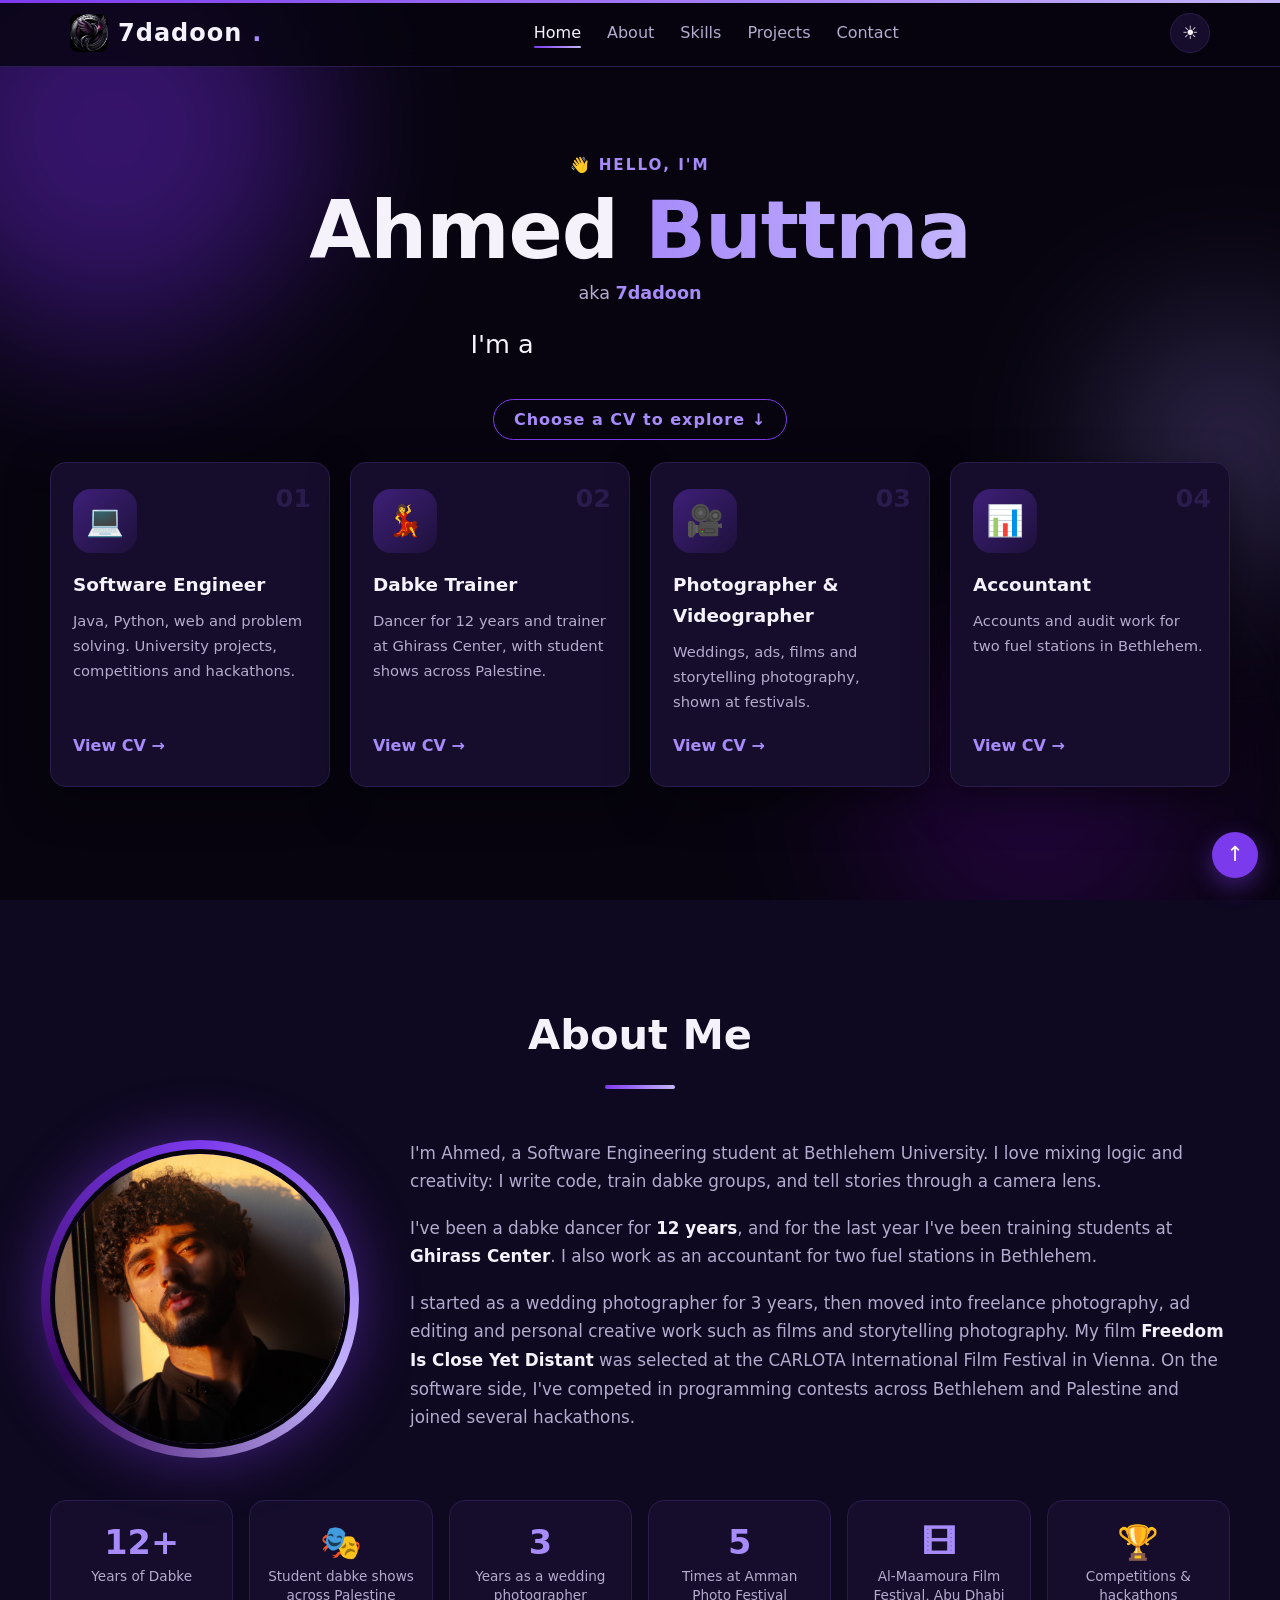
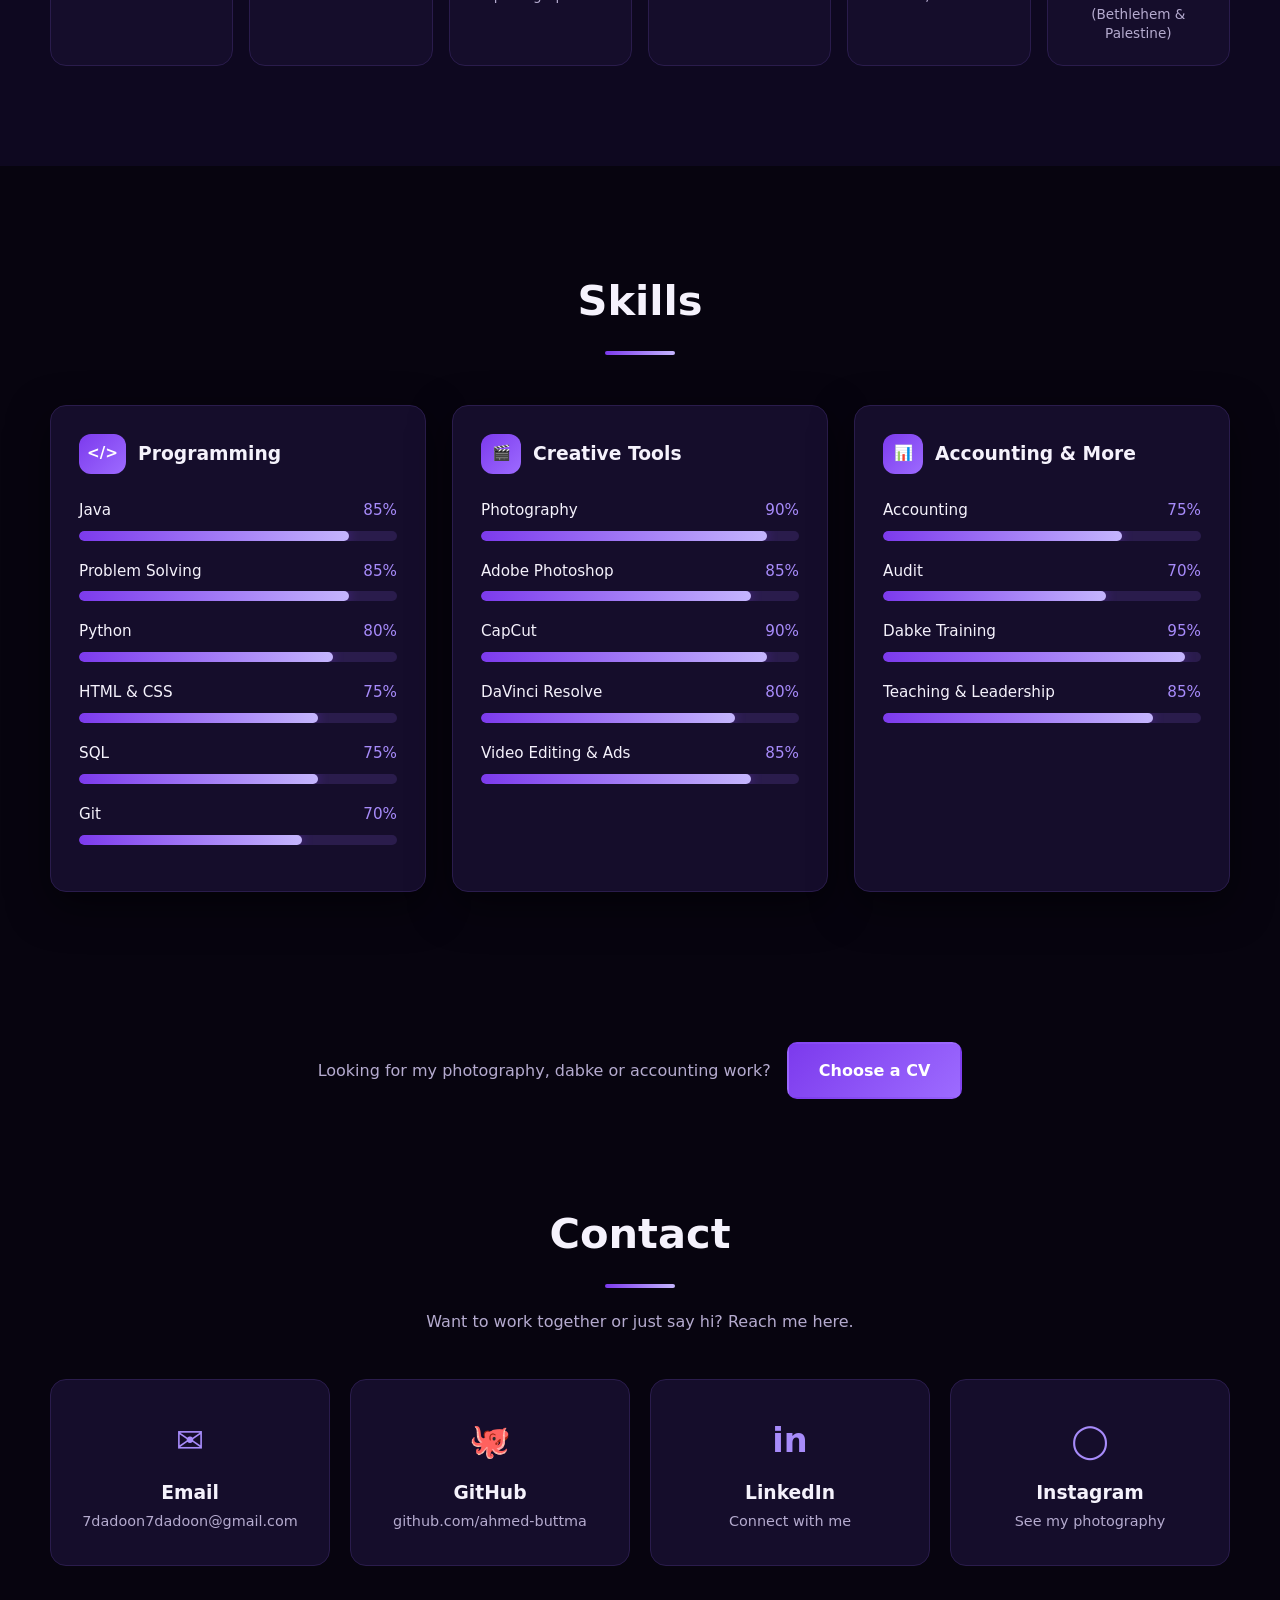
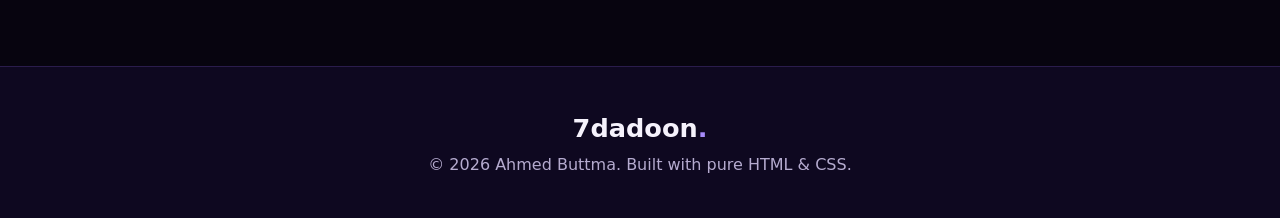
==== commit 204e5818: "Update index.html" ====
--- a/index.html
+++ b/index.html
@@ -231,37 +231,7 @@
       </div>
     </section>
 
-    <!-- ===== Projects ===== -->
-    <section id="projects" class="section alt">
-      <div class="container">
-        <h2 class="section-title reveal">Projects</h2>
-
-        <div class="projects-grid">
-          <article class="project-card reveal">
-            <div class="project-img"><img src="images/project-shop.jpg" alt="Online phone accessories shop website"></div>
-            <div class="project-body">
-              <h3>Phone Accessories Online Shop</h3>
-              <p>A simple online shopping website for mobile phone accessories, built as a university project. Customers can browse products and view their details.</p>
-              <div class="tags"><span>Web</span><span>University Project</span></div>
-            </div>
-          </article>
-          <article class="project-card reveal">
-            <div class="project-img"><img src="images/project-ulfa.jpg" alt="Ulfa premarital counseling app"></div>
-            <div class="project-body">
-              <h3>Ulfa &ndash; Premarital Counseling App</h3>
-              <p>Built with the Palestine Medical Relief Society. The user picks their gender, then answers a chain of questions where each next question depends on the previous answer (a decision-tree approach). At the end, the app gives feedback about the user's personality.</p>
-              <div class="tags"><span>App</span><span>Decision Tree</span><span>PMRS</span></div>
-            </div>
-          </article>
-          <article class="project-card reveal">
-            <div class="project-img"><img src="images/project-onepiece.jpg" alt="One Piece Last Warrior game"></div>
-            <div class="project-body">
-              <h3>One Piece: Last Warrior</h3>
-              <p>A simple game written in Python and run on Replit. A fun personal project to practice game logic and programming fundamentals.</p>
-              <div class="tags"><span>Python</span><span>Game</span><span>Replit</span></div>
-            </div>
-          </article>
-        </div>
+  
 
         <p class="cta-row reveal">
           Looking for my photography, dabke or accounting work?
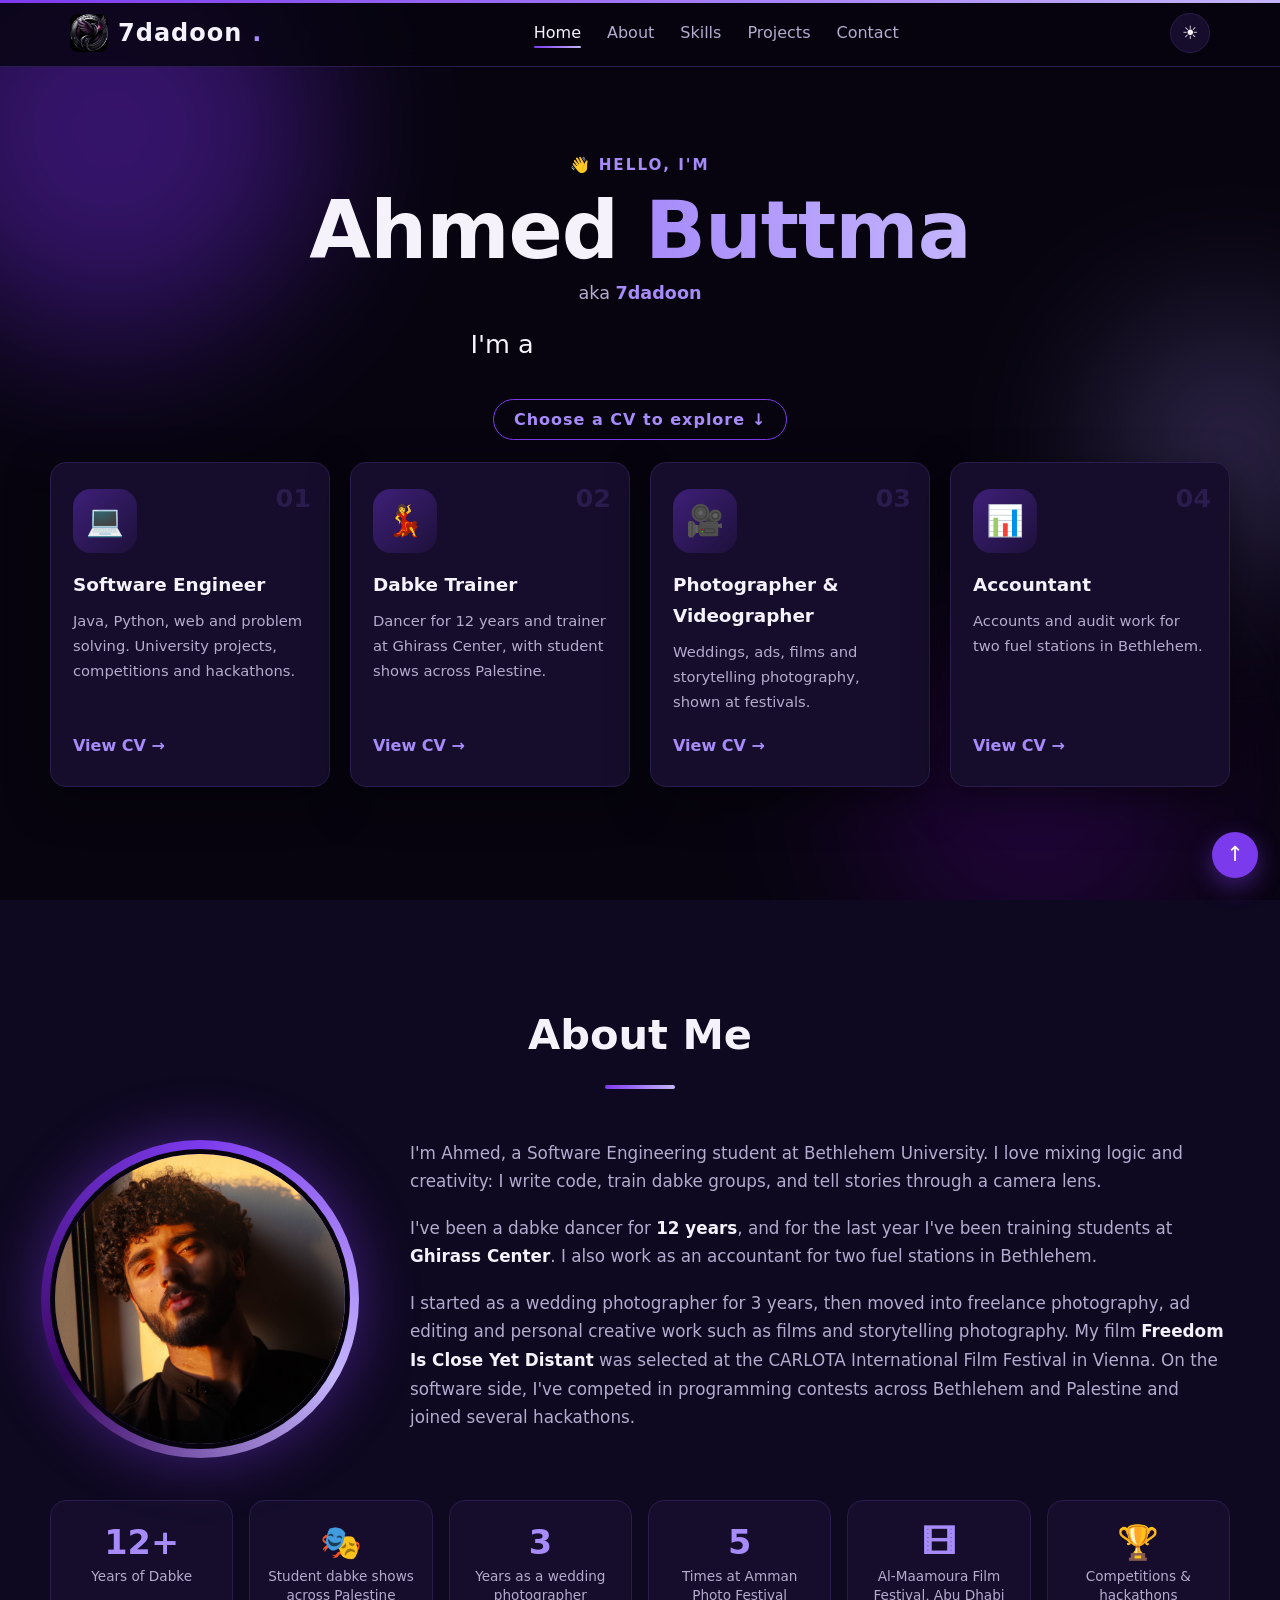
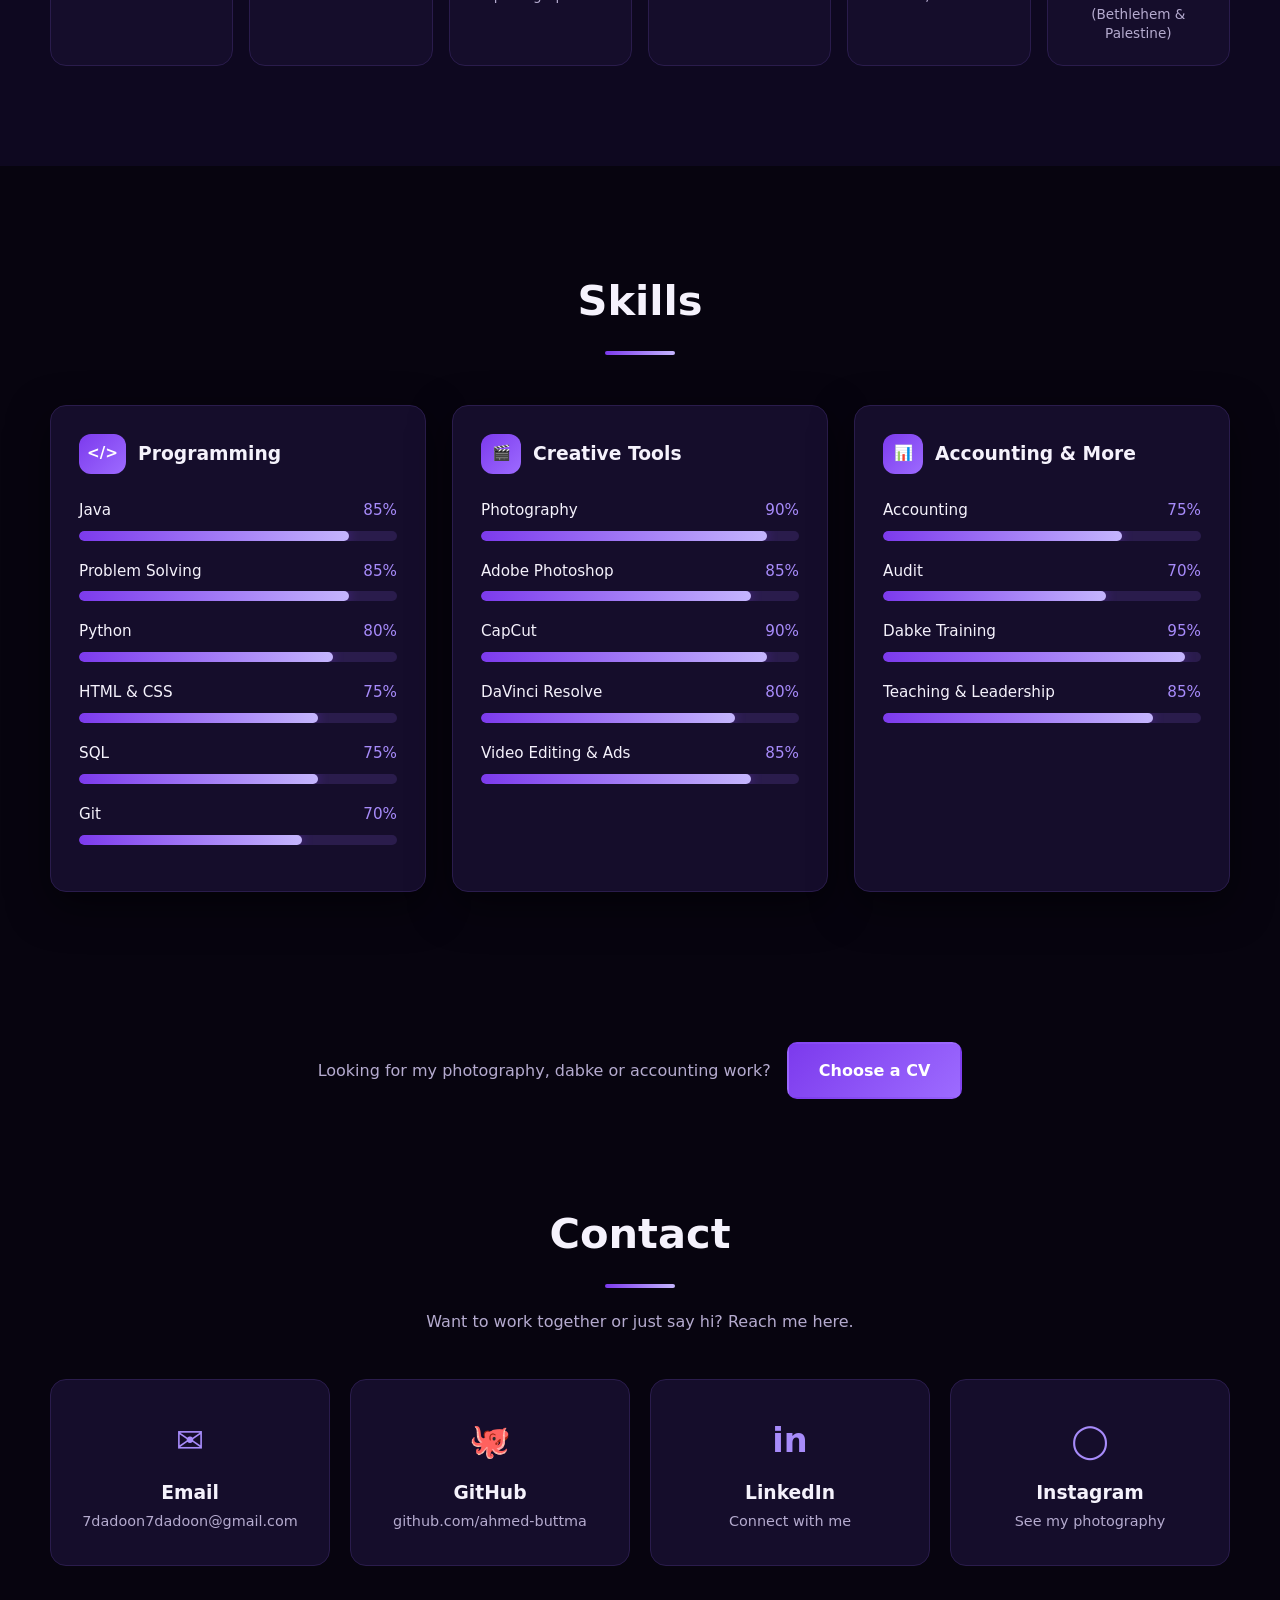
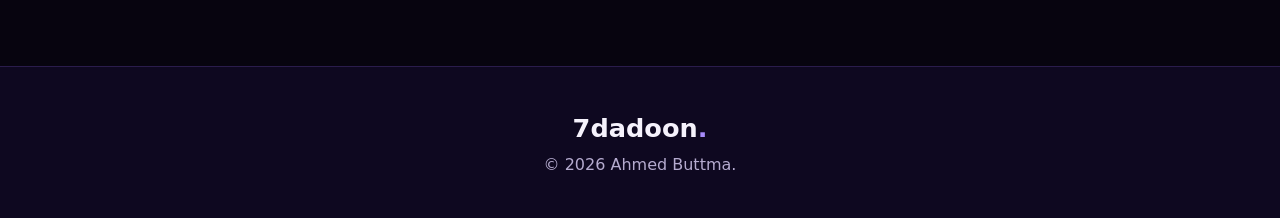
==== commit 38befbdf: "removed unusefull text" ====
--- a/index.html
+++ b/index.html
@@ -277,7 +277,7 @@
   <!-- ===== Footer ===== -->
   <footer class="site-footer">
     <p class="footer-logo">7dadoon<span>.</span></p>
-    <p>&copy; 2026 Ahmed Buttma. Built with pure HTML &amp; CSS.</p>
+    <p>&copy; 2026 Ahmed Buttma. </p>
   </footer>
 
   <!-- Back to top -->
